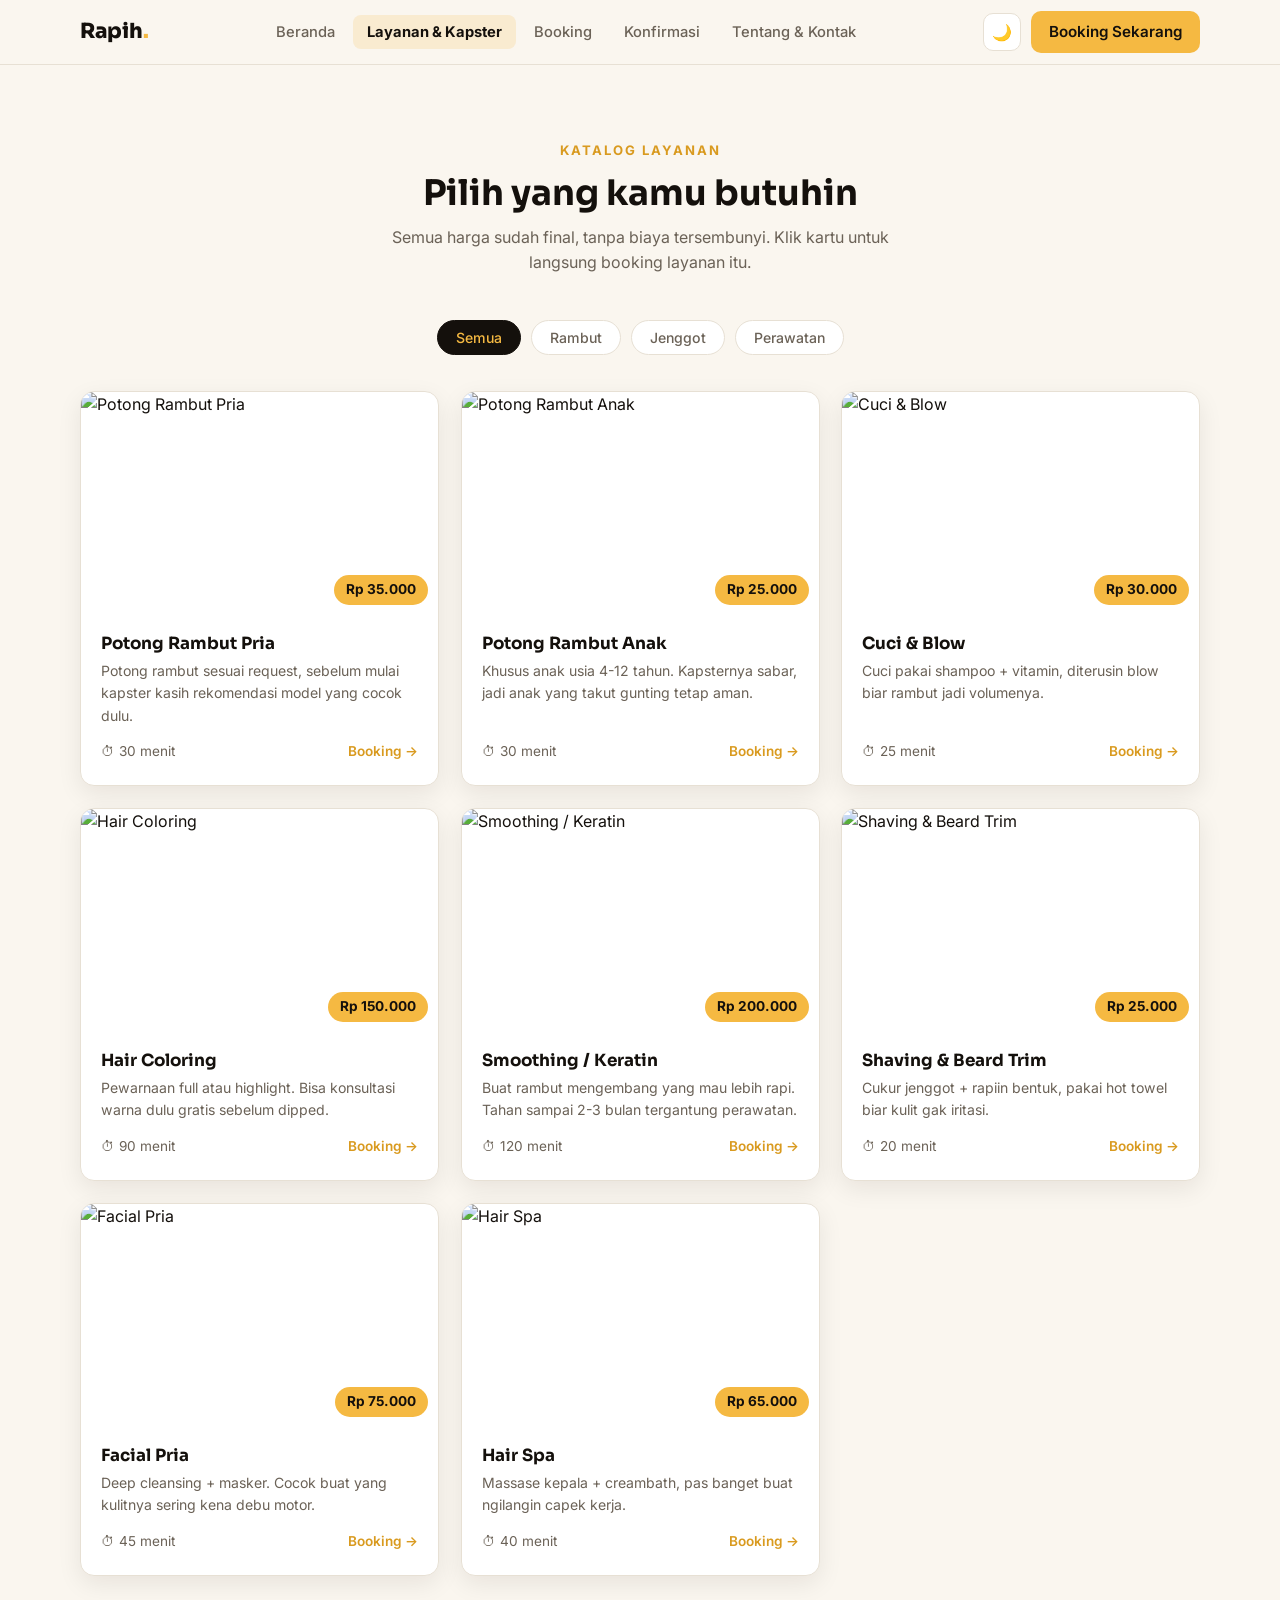
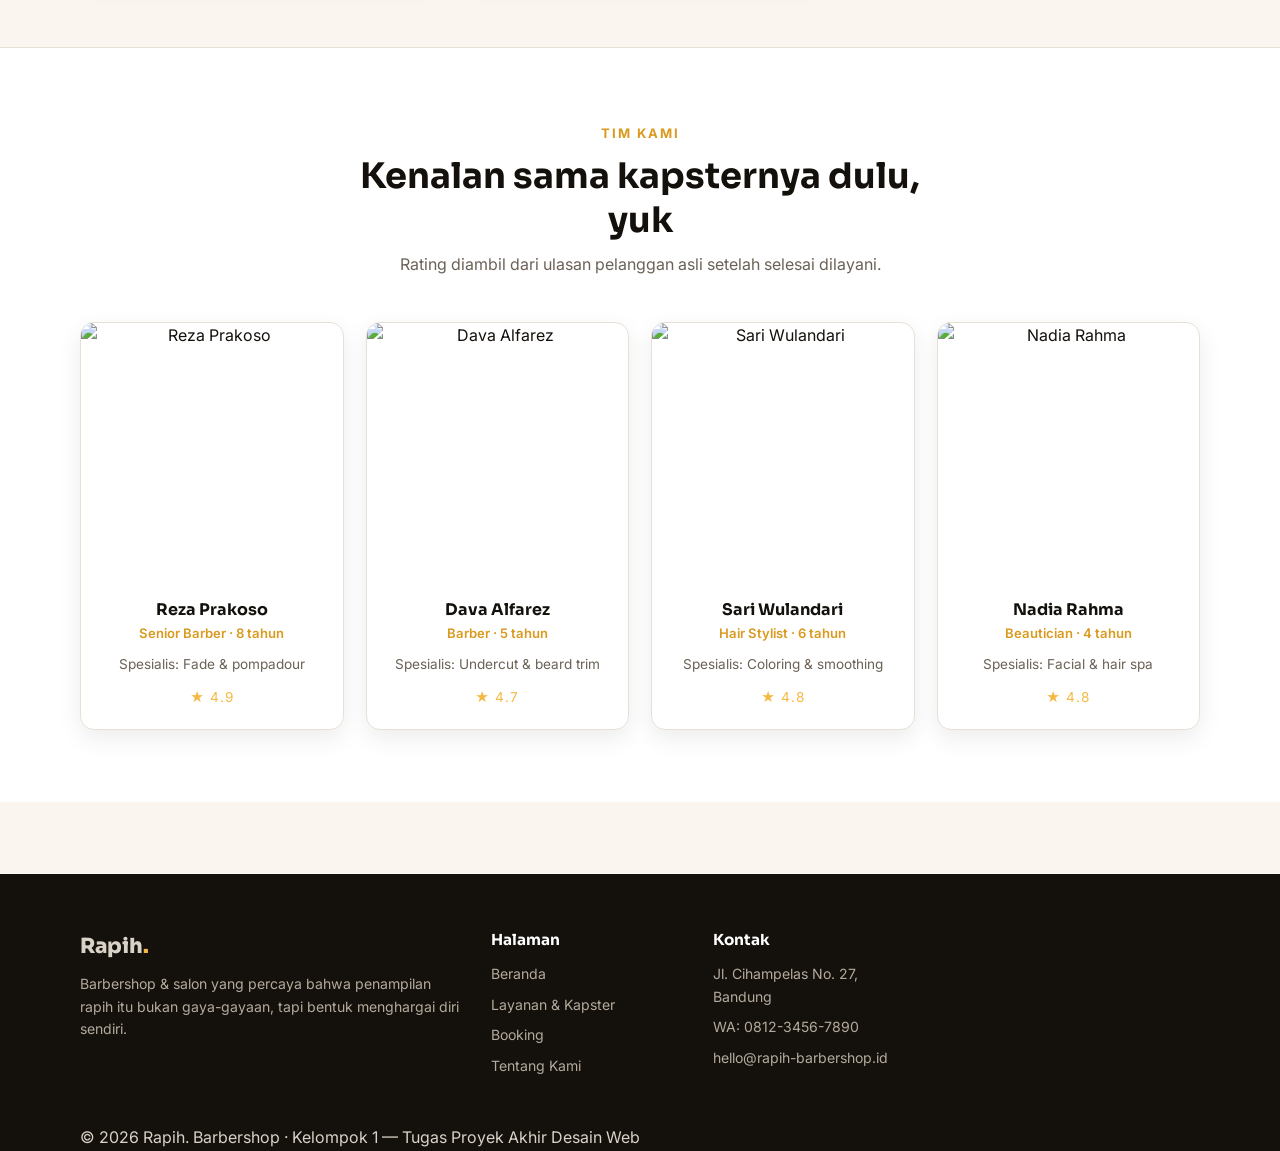
==== layanan.html @ e791ce43 "feat: tambah tentang.html dan perbarui file proyek" ====
<!DOCTYPE html>
<html lang="id">
<head>
  <meta charset="UTF-8">
  <meta name="viewport" content="width=device-width, initial-scale=1.0">
  <title>Layanan & Kapster — Rapih. Barbershop</title>
  <link rel="preconnect" href="https://fonts.googleapis.com">
  <link rel="preconnect" href="https://fonts.gstatic.com" crossorigin>
  <link href="https://fonts.googleapis.com/css2?family=Sora:wght@600;700;800&family=Inter:wght@400;500;600;700&display=swap" rel="stylesheet">
  <link rel="stylesheet" href="css/style.css">
</head>
<body>

  <nav class="navbar">
    <div class="container nav-inner">
      <a href="index.html" class="logo">Rapih<span>.</span></a>
      <ul class="nav-menu" id="navMenu">
        <li><a href="index.html">Beranda</a></li>
        <li><a href="layanan.html">Layanan & Kapster</a></li>
        <li><a href="booking.html">Booking</a></li>
        <li><a href="konfirmasi.html">Konfirmasi</a></li>
        <li><a href="tentang.html">Tentang & Kontak</a></li>
      </ul>
      <div class="nav-aksi">
        <button id="btnMode" title="Ganti mode terang/gelap"><span id="iconMode">🌙</span></button>
        <a href="booking.html" class="btn btn-utama" style="padding:9px 18px;">Booking Sekarang</a>
        <button id="btnHamburger" title="Menu">☰</button>
      </div>
    </div>
  </nav>

  <!-- ===== daftar layanan + filter kategori ===== -->
  <section>
    <div class="container">
      <div class="section-head">
        <span class="label">Katalog Layanan</span>
        <h2>Pilih yang kamu butuhin</h2>
        <p>Semua harga sudah final, tanpa biaya tersembunyi. Klik kartu untuk langsung booking layanan itu.</p>
      </div>

      <!-- tombol filter kategori, digenerate dari js -->
      <div class="chips" id="filterChips"></div>
      <div class="grid-3" id="layananGrid"></div>
    </div>
  </section>

  <!-- ===== tim kapster ===== -->
  <section style="background:var(--putih); border-top:1px solid var(--border);">
    <div class="container">
      <div class="section-head">
        <span class="label">Tim Kami</span>
        <h2>Kenalan sama kapsternya dulu, yuk</h2>
        <p>Rating diambil dari ulasan pelanggan asli setelah selesai dilayani.</p>
      </div>
      <div class="grid-3" id="stylistGrid"></div>
    </div>
  </section>

  <footer>
    <div class="container">
      <div class="footer-grid">
        <div>
          <a href="index.html" class="logo">Rapih<span>.</span></a>
          <p style="margin-top:10px;">Barbershop & salon yang percaya bahwa penampilan rapih itu bukan gaya-gayaan, tapi bentuk menghargai diri sendiri.</p>
        </div>
        <div>
          <h4>Halaman</h4>
          <ul>
            <li><a href="index.html">Beranda</a></li>
            <li><a href="layanan.html">Layanan & Kapster</a></li>
            <li><a href="booking.html">Booking</a></li>
            <li><a href="tentang.html">Tentang Kami</a></li>
          </ul>
        </div>
        <div>
          <h4>Kontak</h4>
          <ul>
            <li>Jl. Cihampelas No. 27, Bandung</li>
            <li>WA: 0812-3456-7890</li>
            <li>hello@rapih-barbershop.id</li>
          </ul>
        </div>
      </div>
      <div class="copyright">© 2026 Rapih. Barbershop · Kelompok 1 — Tugas Proyek Akhir Desain Web</div>
    </div>
  </footer>

  <script src="js/data.js"></script>
  <script src="js/main.js"></script>
  <script>
    // ----- filter kategori layanan -----
    // kategori diambil otomatis dari data biar gak dobel tulis
    const grid = document.getElementById("layananGrid");
    const chipsWrap = document.getElementById("filterChips");
    let filterAktif = "semua";

    function kumpulkanKategori() {
      const set = ["semua"];
      LAYANAN.forEach(function (l) {
        if (!set.includes(l.kategori)) set.push(l.kategori);
      });
      return set;
    }

    function gambarChips() {
      chipsWrap.innerHTML = "";
      kumpulkanKategori().forEach(function (k) {
        const b = document.createElement("button");
        b.className = "chip" + (k === filterAktif ? " aktif" : "");
        // modal kapital biar keliatan rapi
        b.textContent = k.charAt(0).toUpperCase() + k.slice(1);
        b.addEventListener("click", function () {
          filterAktif = k;
          gambarChips();
          gambarLayanan();
        });
        chipsWrap.appendChild(b);
      });
    }

    function gambarLayanan() {
      grid.innerHTML = "";
      LAYANAN.forEach(function (l) {
        // kalo kategorinya gak cocok skip
        if (filterAktif !== "semua" && l.kategori !== filterAktif) return;

        const kartu = document.createElement("a");
        kartu.href = "booking.html?layanan=" + l.id;
        kartu.className = "kartu-layanan muncul";
        kartu.innerHTML =
          '<div class="foto"><img src="' + l.foto + '" alt="' + l.nama + '" loading="lazy">' +
          '<span class="harga">' + formatRupiah(l.harga) + "</span></div>" +
          '<div class="isi-layanan">' +
            "<h3>" + l.nama + "</h3>" +
            "<p>" + l.deskripsi + "</p>" +
            '<div class="meta-layanan"><span>⏱ ' + l.durasi + " menit</span>" +
            '<span style="color:var(--kuning-tua); font-weight:600;">Booking →</span></div>' +
          "</div>";
        grid.appendChild(kartu);
      });
    }

    gambarChips();
    gambarLayanan();

    // ----- kartu stylist -----
    const stylistGrid = document.getElementById("stylistGrid");
    STYLIST.forEach(function (s) {
      stylistGrid.innerHTML +=
        '<div class="kartu-stylist reveal">' +
          '<img src="' + s.foto + '" alt="' + s.nama + '" loading="lazy">' +
          '<div class="bio">' +
            "<h3>" + s.nama + "</h3>" +
            '<span class="role">' + s.role + " · " + s.pengalaman + "</span>" +
            "<p>Spesialis: " + s.spesialis + "</p>" +
            '<div class="bintang">★ ' + s.rating.toFixed(1) + "</div>" +
          "</div>" +
        "</div>";
    });
  </script>
</body>
</html>
---- css/style.css ----
/* ============================================================
   Rapih. Barbershop - style utama
   dikerjain bareng kelompok, tolong jangan dihapus komennya
   ============================================================ */

/* variabel warna, ganti-ganti warna disini kalo mau eksperimen */
:root {
  --kuning: #f5b942;
  --kuning-tua: #d99a1f;
  --gelap: #14100c;
  --abu: #6b6257;
  --krem: #faf6ef;
  --putih: #ffffff;
  --border: #e7e0d4;
  --shadow: 0 8px 24px rgba(20, 16, 12, 0.08);
  --radius: 14px;
  --font-judul: "Sora", sans-serif;
  --font-isi: "Inter", sans-serif;
}

/* mode gelap, togglenya di js/main.js */
body.dark {
  --krem: #171310;
  --putih: #1f1a15;
  --gelap: #f3ede4;
  --abu: #a89c8c;
  --border: #2e2822;
  --shadow: 0 8px 24px rgba(0, 0, 0, 0.45);
}

* {
  margin: 0;
  padding: 0;
  box-sizing: border-box;
}

html {
  scroll-behavior: smooth;
}

body {
  font-family: var(--font-isi);
  background: var(--krem);
  color: var(--gelap);
  line-height: 1.6;
  transition: background 0.3s ease, color 0.3s ease;
}

h1, h2, h3, h4 {
  font-family: var(--font-judul);
  line-height: 1.25;
}

img {
  max-width: 100%;
  display: block;
}

a {
  color: inherit;
  text-decoration: none;
}

.container {
  width: min(1120px, 92%);
  margin: 0 auto;
}

/* ---------- navbar ---------- */
.navbar {
  position: sticky;
  top: 0;
  z-index: 100;
  background: var(--krem);
  border-bottom: 1px solid var(--border);
  transition: background 0.3s ease;
}

.nav-inner {
  display: flex;
  align-items: center;
  justify-content: space-between;
  height: 64px;
}

.logo {
  font-family: var(--font-judul);
  font-weight: 800;
  font-size: 1.3rem;
}

.logo span {
  color: var(--kuning);
}

.nav-menu {
  display: flex;
  gap: 4px;
  list-style: none;
}

.nav-menu a {
  padding: 8px 14px;
  border-radius: 8px;
  font-size: 0.92rem;
  font-weight: 500;
  color: var(--abu);
  transition: all 0.2s;
}

.nav-menu a:hover {
  color: var(--gelap);
  background: rgba(245, 185, 66, 0.12);
}

/* penanda halaman yang lagi dibuka */
.nav-menu a.aktif {
  color: var(--gelap);
  font-weight: 700;
  background: rgba(245, 185, 66, 0.18);
}

.nav-aksi {
  display: flex;
  align-items: center;
  gap: 10px;
}

/* tombol dark mode, ikonnya ganti lewat js */
#btnMode {
  width: 38px;
  height: 38px;
  border-radius: 10px;
  border: 1px solid var(--border);
  background: var(--putih);
  cursor: pointer;
  font-size: 1rem;
  display: grid;
  place-items: center;
  transition: transform 0.2s;
}

#btnMode:hover {
  transform: rotate(-15deg);
}

#btnHamburger {
  display: none;
  width: 38px;
  height: 38px;
  border-radius: 10px;
  border: 1px solid var(--border);
  background: var(--putih);
  cursor: pointer;
  font-size: 1.1rem;
}

/* ---------- tombol ---------- */
.btn {
  display: inline-block;
  padding: 12px 22px;
  border-radius: 10px;
  font-weight: 600;
  font-size: 0.95rem;
  border: none;
  cursor: pointer;
  transition: all 0.2s;
  font-family: var(--font-isi);
}

.btn-utama {
  background: var(--kuning);
  color: #14100c;
}

.btn-utama:hover {
  background: var(--kuning-tua);
  transform: translateY(-2px);
  box-shadow: 0 6px 16px rgba(245, 185, 66, 0.4);
}

.btn-outline {
  background: transparent;
  border: 1.5px solid var(--border);
  color: var(--gelap);
}

.btn-outline:hover {
  border-color: var(--kuning);
  background: rgba(245, 185, 66, 0.1);
}

.btn:disabled {
  opacity: 0.45;
  cursor: not-allowed;
  transform: none !important;
}

/* ---------- hero ---------- */
.hero {
  padding: 80px 0 90px;
  background:
    radial-gradient(circle at 85% 20%, rgba(245, 185, 66, 0.14), transparent 45%),
    radial-gradient(circle at 10% 80%, rgba(245, 185, 66, 0.08), transparent 40%);
}

.hero-grid {
  display: grid;
  grid-template-columns: 1.1fr 0.9fr;
  gap: 48px;
  align-items: center;
}

.badge {
  display: inline-block;
  padding: 6px 14px;
  background: rgba(245, 185, 66, 0.18);
  color: var(--kuning-tua);
  border-radius: 999px;
  font-size: 0.82rem;
  font-weight: 600;
  margin-bottom: 18px;
}

.hero h1 {
  font-size: clamp(2.2rem, 5vw, 3.4rem);
  font-weight: 800;
  margin-bottom: 16px;
}

.hero h1 em {
  font-style: normal;
  color: var(--kuning-tua);
  position: relative;
}

/* garis coretan kuning di bawah kata, biar ada kesan hand-made */
.hero h1 em::after {
  content: "";
  position: absolute;
  left: 0;
  bottom: 4px;
  width: 100%;
  height: 8px;
  background: rgba(245, 185, 66, 0.35);
  z-index: -1;
  border-radius: 4px;
}

.hero p {
  color: var(--abu);
  font-size: 1.05rem;
  max-width: 480px;
  margin-bottom: 28px;
}

.hero-cta {
  display: flex;
  gap: 14px;
  flex-wrap: wrap;
}

.hero-foto {
  position: relative;
}

.hero-foto img {
  border-radius: 20px;
  box-shadow: var(--shadow);
  aspect-ratio: 4 / 3;
  object-fit: cover;
}

/* kartu kecil melayang di foto hero */
.kartu-melayang {
  position: absolute;
  bottom: -20px;
  left: -18px;
  background: var(--putih);
  border: 1px solid var(--border);
  border-radius: var(--radius);
  padding: 14px 18px;
  box-shadow: var(--shadow);
  display: flex;
  align-items: center;
  gap: 12px;
  animation: apung 3.5s ease-in-out infinite;
}

@keyframes apung {
  0%, 100% { transform: translateY(0); }
  50% { transform: translateY(-8px); }
}

.kartu-melayang .angka {
  font-family: var(--font-judul);
  font-weight: 800;
  font-size: 1.4rem;
  color: var(--kuning-tua);
}

/* ---------- section umum ---------- */
section {
  padding: 72px 0;
}

.section-head {
  text-align: center;
  max-width: 560px;
  margin: 0 auto 44px;
}

.section-head .label {
  color: var(--kuning-tua);
  font-weight: 700;
  font-size: 0.82rem;
  letter-spacing: 2px;
  text-transform: uppercase;
}

.section-head h2 {
  font-size: clamp(1.6rem, 3.4vw, 2.2rem);
  margin: 8px 0 10px;
}

.section-head p {
  color: var(--abu);
}

/* ---------- kartu fitur di beranda ---------- */
.grid-3 {
  display: grid;
  grid-template-columns: repeat(3, 1fr);
  gap: 22px;
}

.kartu-fitur {
  background: var(--putih);
  border: 1px solid var(--border);
  border-radius: var(--radius);
  padding: 26px;
  box-shadow: var(--shadow);
  transition: transform 0.25s, border-color 0.25s;
}

.kartu-fitur:hover {
  transform: translateY(-6px);
  border-color: var(--kuning);
}

.kartu-fitur .ikon {
  width: 48px;
  height: 48px;
  border-radius: 12px;
  background: rgba(245, 185, 66, 0.18);
  display: grid;
  place-items: center;
  font-size: 1.3rem;
  margin-bottom: 16px;
}

.kartu-fitur h3 {
  font-size: 1.05rem;
  margin-bottom: 8px;
}

.kartu-fitur p {
  color: var(--abu);
  font-size: 0.92rem;
}

/* ---------- pratinjau layanan beranda ---------- */
.kartu-layanan {
  background: var(--putih);
  border: 1px solid var(--border);
  border-radius: var(--radius);
  overflow: hidden;
  box-shadow: var(--shadow);
  transition: transform 0.25s, box-shadow 0.25s;
  display: flex;
  flex-direction: column;
}

.kartu-layanan:hover {
  transform: translateY(-6px);
  box-shadow: 0 14px 32px rgba(20, 16, 12, 0.14);
}

.kartu-layanan .foto {
  position: relative;
}

.kartu-layanan .foto img {
  aspect-ratio: 16 / 10;
  object-fit: cover;
  width: 100%;
}

.harga {
  position: absolute;
  bottom: 10px;
  right: 10px;
  background: var(--kuning);
  color: #14100c;
  font-weight: 700;
  padding: 4px 12px;
  border-radius: 999px;
  font-size: 0.85rem;
}

.isi-layanan {
  padding: 18px 20px 22px;
  flex: 1;
  display: flex;
  flex-direction: column;
}

.isi-layanan h3 {
  font-size: 1.05rem;
  margin-bottom: 6px;
}

.isi-layanan p {
  color: var(--abu);
  font-size: 0.88rem;
  flex: 1;
}

.meta-layanan {
  display: flex;
  justify-content: space-between;
  align-items: center;
  margin-top: 14px;
  font-size: 0.85rem;
  color: var(--abu);
}

/* ---------- filter chip ---------- */
.chips {
  display: flex;
  gap: 10px;
  flex-wrap: wrap;
  justify-content: center;
  margin-bottom: 36px;
}

.chip {
  padding: 8px 18px;
  border-radius: 999px;
  border: 1.5px solid var(--border);
  background: var(--putih);
  color: var(--abu);
  cursor: pointer;
  font-size: 0.88rem;
  font-weight: 500;
  font-family: var(--font-isi);
  transition: all 0.2s;
}

.chip:hover {
  border-color: var(--kuning);
  color: var(--gelap);
}

.chip.aktif {
  background: var(--gelap);
  color: var(--kuning);
  border-color: var(--gelap);
}

/* animasi kartu pas difilter (dipanggil dari js) */
.kartu-layanan.muncul {
  animation: pop 0.35s ease both;
}

@keyframes pop {
  from { opacity: 0; transform: scale(0.94) translateY(8px); }
  to { opacity: 1; transform: scale(1) translateY(0); }
}

/* ---------- kartu stylist ---------- */
.kartu-stylist {
  background: var(--putih);
  border: 1px solid var(--border);
  border-radius: var(--radius);
  overflow: hidden;
  text-align: center;
  box-shadow: var(--shadow);
  transition: transform 0.25s;
}

.kartu-stylist:hover {
  transform: translateY(-6px);
}

.kartu-stylist img {
  aspect-ratio: 1 / 1;
  object-fit: cover;
  width: 100%;
}

.kartu-stylist .bio {
  padding: 16px 14px 20px;
}

.kartu-stylist h3 {
  font-size: 1rem;
}

.kartu-stylist .role {
  color: var(--kuning-tua);
  font-size: 0.82rem;
  font-weight: 600;
}

.kartu-stylist p {
  color: var(--abu);
  font-size: 0.85rem;
  margin: 8px 0 12px;
}

.bintang {
  color: var(--kuning);
  font-size: 0.85rem;
  letter-spacing: 1px;
}

/* ---------- halaman booking ---------- */
.stepper {
  display: flex;
  justify-content: center;
  gap: 8px;
  margin-bottom: 44px;
  flex-wrap: wrap;
}

.step {
  display: flex;
  align-items: center;
  gap: 10px;
  padding: 10px 18px;
  border-radius: 999px;
  border: 1.5px solid var(--border);
  color: var(--abu);
  font-size: 0.88rem;
  font-weight: 500;
  background: var(--putih);
}

.step .no {
  width: 24px;
  height: 24px;
  border-radius: 50%;
  background: var(--border);
  color: var(--gelap);
  display: grid;
  place-items: center;
  font-size: 0.78rem;
  font-weight: 700;
}

.step.aktif {
  border-color: var(--kuning);
  color: var(--gelap);
}

.step.aktif .no {
  background: var(--kuning);
}

.step.selesai .no {
  background: #3fae5a;
  color: #fff;
}

.step.selesai {
  color: var(--gelap);
}

.booking-grid {
  display: grid;
  grid-template-columns: 1fr 340px;
  gap: 28px;
  align-items: start;
}

.panel {
  background: var(--putih);
  border: 1px solid var(--border);
  border-radius: var(--radius);
  padding: 28px;
  box-shadow: var(--shadow);
}

/* slot waktu */
.slot-grid {
  display: grid;
  grid-template-columns: repeat(auto-fill, minmax(92px, 1fr));
  gap: 10px;
}

.slot {
  padding: 10px 4px;
  border-radius: 10px;
  border: 1.5px solid var(--border);
  background: var(--putih);
  cursor: pointer;
  font-weight: 600;
  font-size: 0.88rem;
  color: var(--gelap);
  font-family: var(--font-isi);
  transition: all 0.15s;
}

.slot:hover:not(:disabled) {
  border-color: var(--kuning);
  background: rgba(245, 185, 66, 0.1);
}

.slot.dipilih {
  background: var(--kuning);
  border-color: var(--kuning);
  color: #14100c;
}

.slot.penuh {
  opacity: 0.35;
  cursor: not-allowed;
  text-decoration: line-through;
}

/* hari libur juga di-disable dari js */
.slot.libur {
  opacity: 0.35;
  cursor: not-allowed;
}

input, select, textarea {
  width: 100%;
  padding: 12px 14px;
  border-radius: 10px;
  border: 1.5px solid var(--border);
  background: var(--krem);
  color: var(--gelap);
  font-family: var(--font-isi);
  font-size: 0.95rem;
  transition: border-color 0.2s;
}

input:focus, select:focus, textarea:focus {
  outline: none;
  border-color: var(--kuning);
}

.form-group {
  margin-bottom: 18px;
}

.form-group label {
  display: block;
  font-weight: 600;
  font-size: 0.88rem;
  margin-bottom: 6px;
}

.form-group small {
  color: var(--abu);
}

.form-2 {
  display: grid;
  grid-template-columns: 1fr 1fr;
  gap: 16px;
}

.error-msg {
  color: #d9534f;
  font-size: 0.8rem;
  margin-top: 4px;
  display: none;
}

/* ---------- panel ringkasan pesanan ---------- */
.panel-ringkasan {
  position: sticky;
  top: 84px;
}

.panel-ringkasan h3 {
  font-size: 1.1rem;
  margin-bottom: 16px;
  padding-bottom: 14px;
  border-bottom: 1px dashed var(--border);
}

.baris-ringkasan {
  display: flex;
  justify-content: space-between;
  align-items: center;
  gap: 10px;
  padding: 9px 0;
  font-size: 0.9rem;
}

.baris-ringkasan span:first-child {
  color: var(--abu);
}

.baris-ringkasan span:last-child {
  font-weight: 600;
  text-align: right;
}

.total {
  display: flex;
  justify-content: space-between;
  padding: 14px 0;
  border-top: 1px dashed var(--border);
  border-bottom: 1px dashed var(--border);
  margin: 10px 0 18px;
  font-weight: 800;
  font-size: 1.05rem;
}

.total span:last-child {
  color: var(--kuning-tua);
}

.kosong {
  text-align: center;
  color: var(--abu);
  font-size: 0.9rem;
  padding: 20px 0;
}

/* tombol tambah/beli di kartu (halaman layanan) */
.btn-tambah {
  width: 100%;
  margin-top: 4px;
  padding: 10px;
  border-radius: 10px;
  border: 1.5px solid var(--gelap);
  background: transparent;
  color: var(--gelap);
  font-weight: 600;
  font-size: 0.88rem;
  cursor: pointer;
  font-family: var(--font-isi);
  transition: all 0.2s;
}

.btn-tambah:hover {
  background: var(--gelap);
  color: var(--kuning);
}

.btn-tambah.sudah {
  background: #3fae5a;
  border-color: #3fae5a;
  color: #fff;
  cursor: default;
}

/* ---------- langkah langkah di halaman tentang ---------- */
.langkah-item {
  display: flex;
  gap: 20px;
  padding: 22px 0;
  border-bottom: 1px dashed var(--border);
}

.langkah-item:last-child {
  border-bottom: none;
}

.langkah-item .no {
  flex-shrink: 0;
  width: 42px;
  height: 42px;
  border-radius: 12px;
  background: var(--kuning);
  color: #14100c;
  display: grid;
  place-items: center;
  font-family: var(--font-judul);
  font-weight: 800;
}

/* ---------- footer ---------- */
footer {
  background: var(--gelap);
  color: #d9d2c7;
  padding: 56px 0 0;
  margin-top: 72px;
}

body.dark footer {
  background: #0e0b08;
}

.footer-grid {
  display: grid;
  grid-template-columns: 2fr 1fr 1fr 1.4fr;
  gap: 32px;
  padding-bottom: 40px;
}

footer h4 {
  color: #fff;
  margin-bottom: 14px;
  font-size: 0.95rem;
}

footer p, footer li {
  font-size: 0.88rem;
  color: #b3aa9c;
}

footer ul {
  list-style: none;
}

footer li {
  margin-bottom: 8px;
}

footer a:hover {
  color: var(--kuning);
}

.footer-bawah {
  border-top: 1px solid rgba(255, 255, 255, 0.08);
  padding: 18px 0;
  display: flex;
  justify-content: space-between;
  align-items: center;
  flex-wrap: wrap;
  gap: 8px;
  font-size: 0.82rem;
}

.jam-buka {
  display: flex;
  justify-content: space-between;
  padding: 5px 0;
  font-size: 0.85rem;
}

.jam-buka span:first-child {
  color: #b3aa9c;
}

/* ---------- halaman konfirmasi ---------- */
.konfirmasi-sukses {
  max-width: 560px;
  margin: 0 auto;
  text-align: center;
}

.ikon-sukses {
  width: 84px;
  height: 84px;
  margin: 0 auto 22px;
  border-radius: 50%;
  background: rgba(63, 174, 90, 0.14);
  color: #3fae5a;
  display: grid;
  place-items: center;
  font-size: 2.4rem;
  animation: pop 0.45s ease both;
}

.kode-boking {
  background: var(--gelap);
  color: var(--kuning);
  font-family: monospace;
  font-size: 1.3rem;
  font-weight: 700;
  letter-spacing: 3px;
  padding: 14px;
  border-radius: 12px;
  margin: 22px 0;
}

.detail-boking {
  text-align: left;
  background: var(--putih);
  border: 1px solid var(--border);
  border-radius: var(--radius);
  padding: 26px;
  box-shadow: var(--shadow);
  margin: 26px 0;
}

/* halaman konfirmasi kalau data ga ketemu */
.boking-kosong {
  text-align: center;
  padding: 60px 0;
}

/* daftar riwayat boking di halaman konfirmasi */
.riwayat-item {
  background: var(--putih);
  border: 1px solid var(--border);
  border-radius: var(--radius);
  padding: 18px 20px;
  margin-bottom: 14px;
  display: flex;
  justify-content: space-between;
  align-items: center;
  gap: 14px;
  flex-wrap: wrap;
}

.riwayat-item .status {
  padding: 4px 12px;
  border-radius: 999px;
  font-size: 0.78rem;
  font-weight: 600;
  background: rgba(63, 174, 90, 0.14);
  color: #3fae5a;
}

.btn-hapus {
  padding: 8px 14px;
  border-radius: 8px;
  border: none;
  background: rgba(217, 83, 79, 0.12);
  color: #d9534f;
  font-weight: 600;
  font-size: 0.82rem;
  cursor: pointer;
  font-family: var(--font-isi);
}

.btn-hapus:hover {
  background: #d9534f;
  color: #fff;
}

/* ---------- modal ---------- */
.modal-overlay {
  position: fixed;
  inset: 0;
  background: rgba(20, 16, 12, 0.55);
  backdrop-filter: blur(3px);
  z-index: 999;
  display: grid;
  place-items: center;
  padding: 20px;
  opacity: 0;
  pointer-events: none;
  transition: opacity 0.25s;
}

.modal-overlay.buka {
  opacity: 1;
  pointer-events: auto;
}

.modal {
  background: var(--putih);
  border-radius: 18px;
  max-width: 460px;
  width: 100%;
  padding: 30px;
  position: relative;
  transform: translateY(16px) scale(0.97);
  transition: transform 0.25s;
}

.modal-overlay.buka .modal {
  transform: translateY(0) scale(1);
}

.modal h3 {
  margin-bottom: 8px;
}

.modal p {
  color: var(--abu);
  font-size: 0.92rem;
}

.btn-tutup {
  position: absolute;
  top: 14px;
  right: 14px;
  width: 32px;
  height: 32px;
  border-radius: 8px;
  border: none;
  background: var(--krem);
  cursor: pointer;
  font-size: 1rem;
  color: var(--gelap);
}

.btn-tutup:hover {
  background: rgba(217, 83, 79, 0.12);
  color: #d9534f;
}

/* ---------- toast notifikasi ---------- */
#wrapperToast {
  position: fixed;
  bottom: 24px;
  right: 24px;
  z-index: 1000;
  display: flex;
  flex-direction: column;
  gap: 10px;
}

.toast {
  background: var(--gelap);
  color: var(--krem);
  padding: 13px 20px;
  border-radius: 12px;
  font-size: 0.9rem;
  box-shadow: var(--shadow);
  display: flex;
  align-items: center;
  gap: 10px;
  animation: toastMasuk 0.3s ease both;
}

.toast.hijau {
  background: #3fae5a;
  color: #fff;
}

@keyframes toastMasuk {
  from { opacity: 0; transform: translateX(30px); }
  to { opacity: 1; transform: translateX(0); }
}

/* ---------- animasi muncul pas di-scroll ---------- */
.reveal {
  opacity: 0;
  transform: translateY(26px);
  transition: opacity 0.6s ease, transform 0.6s ease;
}

.reveal.tampak {
  opacity: 1;
  transform: translateY(0);
}

/* ---------- grid 2 kolom buat halaman tentang/kontak ---------- */
.tentang-grid,
.kontak-grid {
  display: grid;
  grid-template-columns: 1fr 1fr;
  gap: 36px;
  align-items: start;
}

/* grid stylist 4 kolom di halaman tentang, mengecil di layar sempit */
#stylistGrid {
  grid-template-columns: repeat(4, 1fr);
}

/* ---------- responsif ---------- */
@media (max-width: 900px) {
  .hero-grid,
  .booking-grid,
  .tentang-grid,
  .kontak-grid {
    grid-template-columns: 1fr;
  }

  .hero {
    padding: 56px 0 70px;
  }

  .hero-foto {
    order: -1;
  }

  .grid-3 {
    grid-template-columns: 1fr 1fr;
  }

  #layananGrid,
  #paketGrid {
    grid-template-columns: 1fr 1fr;
  }

  #stylistGrid {
    grid-template-columns: repeat(2, 1fr);
  }

  .footer-grid {
    grid-template-columns: 1fr 1fr;
  }

  .panel-ringkasan {
    position: static;
  }

  .nav-menu {
    position: absolute;
    top: 64px;
    left: 0;
    right: 0;
    background: var(--krem);
    border-bottom: 1px solid var(--border);
    flex-direction: column;
    padding: 12px 5%;
    gap: 2px;
    display: none;
  }

  .nav-menu.buka {
    display: flex;
  }

  #btnHamburger {
    display: grid;
    place-items: center;
  }
}

@media (max-width: 640px) {
  .grid-3,
  #layananGrid,
  #paketGrid {
    grid-template-columns: 1fr;
  }
}
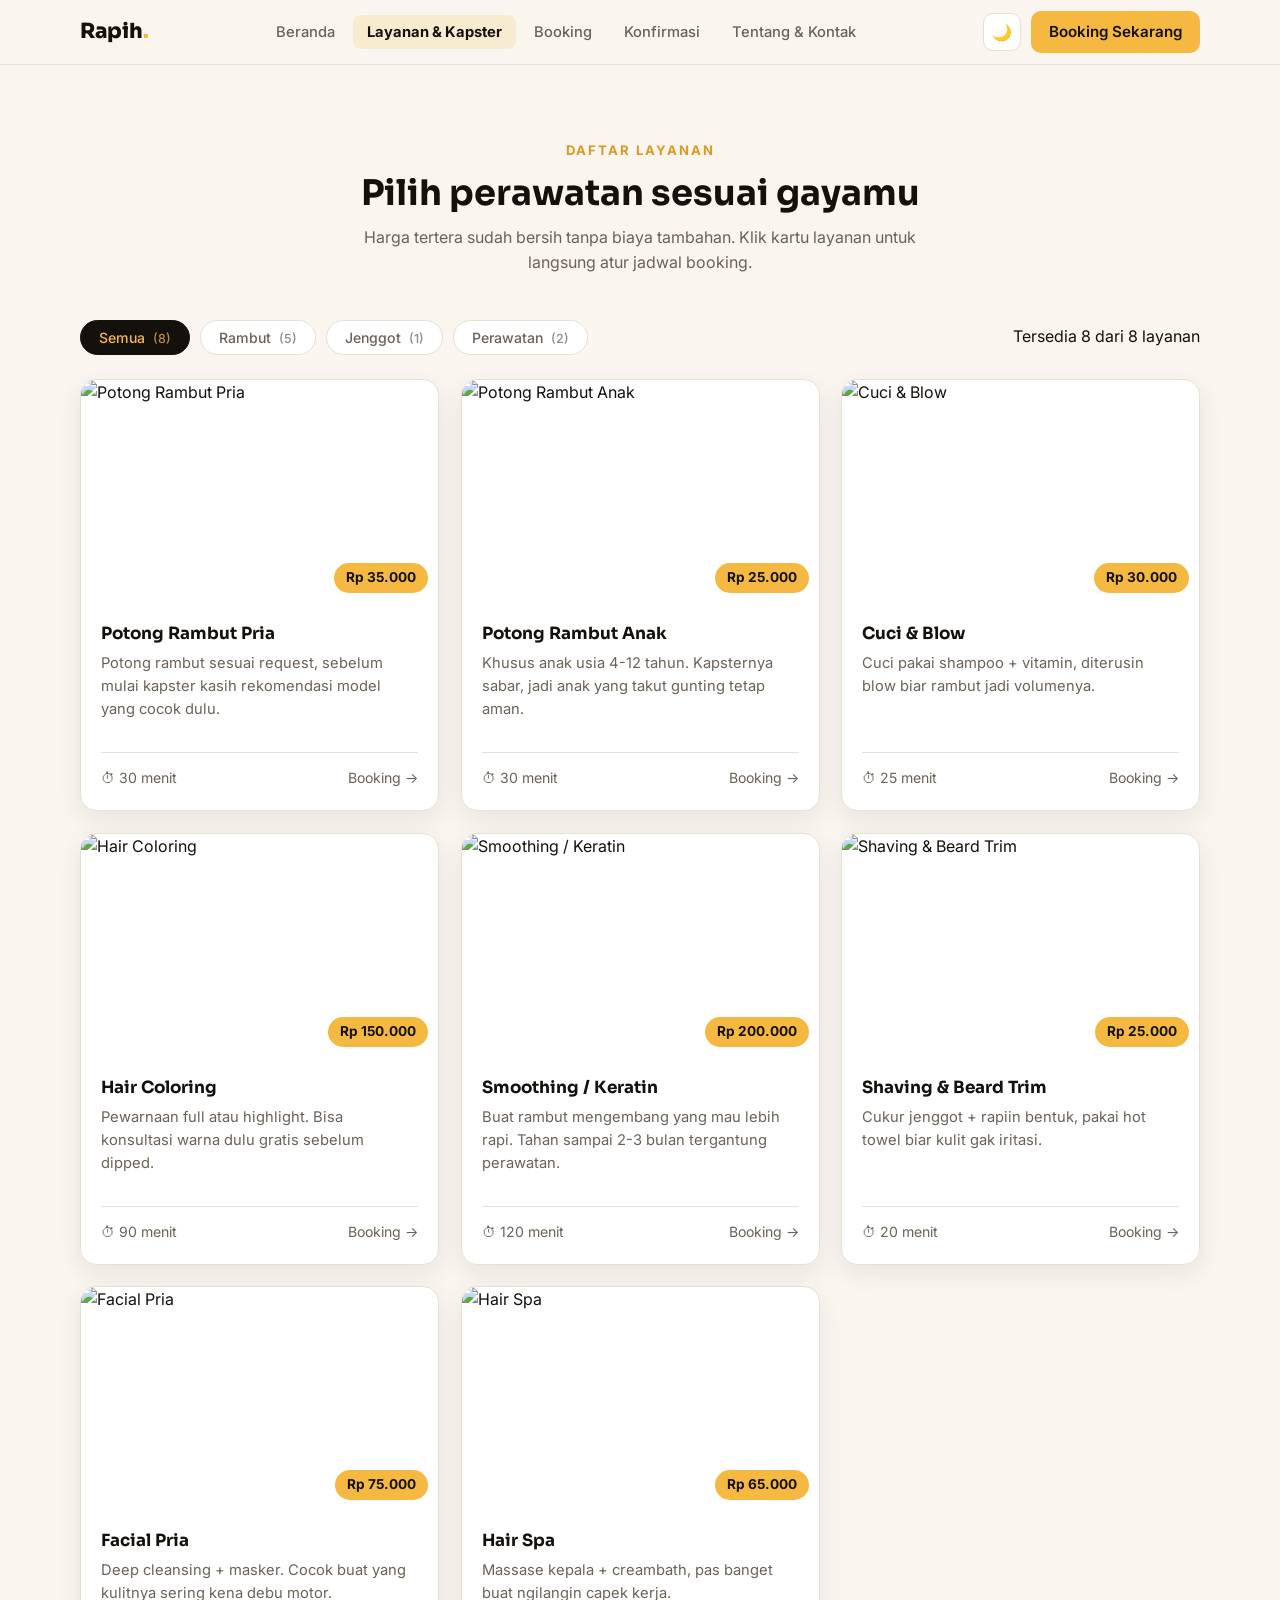
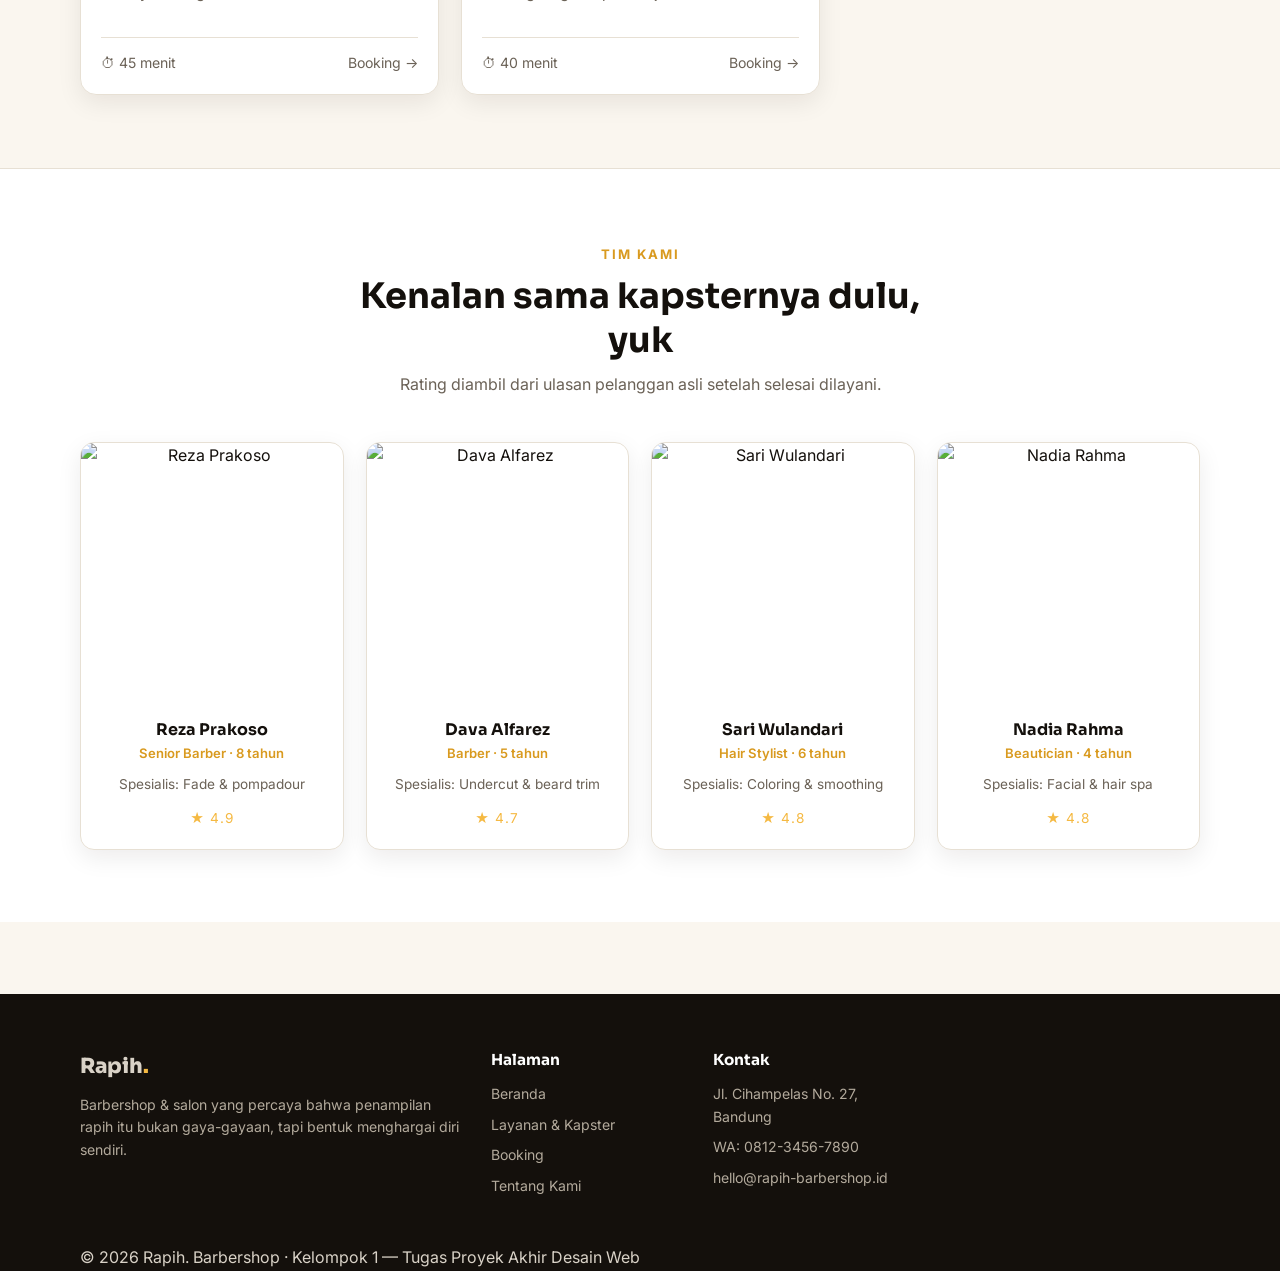
==== commit 0ad0455d: "update halaman layanan" ====
--- a/layanan.html
+++ b/layanan.html
@@ -8,6 +8,132 @@
   <link rel="preconnect" href="https://fonts.gstatic.com" crossorigin>
   <link href="https://fonts.googleapis.com/css2?family=Sora:wght@600;700;800&family=Inter:wght@400;500;600;700&display=swap" rel="stylesheet">
   <link rel="stylesheet" href="css/style.css">
+  <style>
+    /* Bar kontrol filter kategori */
+    .area-filter {
+      display: flex;
+      flex-wrap: wrap;
+      align-items: center;
+      justify-content: space-between;
+      gap: 12px;
+      margin-bottom: 24px;
+    }
+
+    .area-filter .chips {
+      margin-bottom: 0;
+    }
+
+    .angka-chip {
+      display: inline-block;
+      font-size: 0.78rem;
+      opacity: 0.75;
+      margin-left: 4px;
+    }
+
+    .teks-total {
+      font-size: 0.88rem;
+      color: var(--abu);
+    }
+
+    /* Kartu layanan yang diperbarui */
+    .kartu-layanan {
+      display: flex;
+      flex-direction: column;
+      background: var(--putih);
+      border: 1px solid var(--border);
+      border-radius: 16px;
+      overflow: hidden;
+      transition: transform 0.25s ease, box-shadow 0.25s ease, border-color 0.25s ease;
+    }
+
+    .kartu-layanan:hover {
+      transform: translateY(-6px);
+      border-color: var(--kuning);
+      box-shadow: 0 14px 28px rgba(0, 0, 0, 0.08);
+    }
+
+    .kartu-layanan .foto {
+      position: relative;
+      overflow: hidden;
+      aspect-ratio: 16 / 10;
+    }
+
+    .kartu-layanan .foto img {
+      width: 100%;
+      height: 100%;
+      object-fit: cover;
+      transition: transform 0.35s ease;
+    }
+
+    .kartu-layanan:hover .foto img {
+      transform: scale(1.06);
+    }
+
+    .label-jenis {
+      position: absolute;
+      top: 12px;
+      left: 12px;
+      background: var(--putih);
+      color: var(--gelap);
+      border: 1px solid var(--border);
+      font-size: 0.75rem;
+      font-weight: 600;
+      padding: 4px 11px;
+      border-radius: 999px;
+      text-transform: capitalize;
+    }
+
+    .kartu-layanan .isi-layanan {
+      display: flex;
+      flex-direction: column;
+      flex: 1;
+      padding: 20px;
+    }
+
+    .kartu-layanan .isi-layanan h3 {
+      font-family: var(--font-judul);
+      color: var(--gelap);
+      margin-bottom: 8px;
+    }
+
+    .kartu-layanan .isi-layanan p {
+      color: var(--abu);
+      font-size: 0.92rem;
+      line-height: 1.55;
+      margin-bottom: 18px;
+      flex: 1;
+    }
+
+    .kartu-layanan .meta-layanan {
+      display: flex;
+      align-items: center;
+      justify-content: space-between;
+      padding-top: 14px;
+      border-top: 1px solid var(--border);
+      font-size: 0.88rem;
+      color: var(--abu);
+    }
+
+    .tombol-book {
+      display: inline-flex;
+      align-items: center;
+      gap: 5px;
+      background: var(--krem);
+      color: var(--gelap);
+      border: 1px solid var(--border);
+      padding: 6px 13px;
+      border-radius: 8px;
+      font-weight: 600;
+      font-size: 0.84rem;
+      transition: background 0.2s ease, color 0.2s ease, border-color 0.2s ease;
+    }
+
+    .kartu-layanan:hover .tombol-book {
+      background: var(--kuning);
+      color: #18181b;
+      border-color: var(--kuning);
+    }
+  </style>
 </head>
 <body>
 
@@ -33,13 +159,17 @@
   <section>
     <div class="container">
       <div class="section-head">
-        <span class="label">Katalog Layanan</span>
-        <h2>Pilih yang kamu butuhin</h2>
-        <p>Semua harga sudah final, tanpa biaya tersembunyi. Klik kartu untuk langsung booking layanan itu.</p>
+        <span class="label">Daftar Layanan</span>
+        <h2>Pilih perawatan sesuai gayamu</h2>
+        <p>Harga tertera sudah bersih tanpa biaya tambahan. Klik kartu layanan untuk langsung atur jadwal booking.</p>
       </div>
 
       <!-- tombol filter kategori, digenerate dari js -->
-      <div class="chips" id="filterChips"></div>
+      <div class="area-filter">
+        <div class="chips" id="filterChips"></div>
+        <span class="info-jumlah" id="infoJumlah"></span>
+      </div>
+
       <div class="grid-3" id="layananGrid"></div>
     </div>
   </section>
@@ -89,52 +219,71 @@
   <script src="js/main.js"></script>
   <script>
     // ----- filter kategori layanan -----
-    // kategori diambil otomatis dari data biar gak dobel tulis
     const grid = document.getElementById("layananGrid");
     const chipsWrap = document.getElementById("filterChips");
+    const infoJumlah = document.getElementById("infoJumlah");
     let filterAktif = "semua";
 
     function kumpulkanKategori() {
       const set = ["semua"];
-      LAYANAN.forEach(function (l) {
-        if (!set.includes(l.kategori)) set.push(l.kategori);
+      LAYANAN.forEach(function (item) {
+        if (!set.includes(item.kategori)) set.push(item.kategori);
       });
       return set;
     }
 
+    function hitungItemKategori(kategori) {
+      if (kategori === "semua") return LAYANAN.length;
+      return LAYANAN.filter(function (item) {
+        return item.kategori === kategori;
+      }).length;
+    }
+
     function gambarChips() {
       chipsWrap.innerHTML = "";
-      kumpulkanKategori().forEach(function (k) {
-        const b = document.createElement("button");
-        b.className = "chip" + (k === filterAktif ? " aktif" : "");
-        // modal kapital biar keliatan rapi
-        b.textContent = k.charAt(0).toUpperCase() + k.slice(1);
-        b.addEventListener("click", function () {
-          filterAktif = k;
+      kumpulkanKategori().forEach(function (kat) {
+        const tombol = document.createElement("button");
+        tombol.type = "button";
+        tombol.className = "chip" + (kat === filterAktif ? " aktif" : "");
+
+        const labelKat = kat.charAt(0).toUpperCase() + kat.slice(1);
+        const total = hitungItemKategori(kat);
+        tombol.innerHTML = labelKat + ' <span class="angka-chip">(' + total + ")</span>";
+
+        tombol.addEventListener("click", function () {
+          filterAktif = kat;
           gambarChips();
           gambarLayanan();
         });
-        chipsWrap.appendChild(b);
+        chipsWrap.appendChild(tombol);
       });
     }
 
     function gambarLayanan() {
       grid.innerHTML = "";
-      LAYANAN.forEach(function (l) {
-        // kalo kategorinya gak cocok skip
-        if (filterAktif !== "semua" && l.kategori !== filterAktif) return;
-
+      const daftarTampil = LAYANAN.filter(function (item) {
+        return filterAktif === "semua" || item.kategori === filterAktif;
+      });
+
+      infoJumlah.textContent = "Tersedia " + daftarTampil.length + " dari " + LAYANAN.length + " layanan";
+
+      daftarTampil.forEach(function (item) {
         const kartu = document.createElement("a");
-        kartu.href = "booking.html?layanan=" + l.id;
+        kartu.href = "booking.html?layanan=" + item.id;
         kartu.className = "kartu-layanan muncul";
         kartu.innerHTML =
-          '<div class="foto"><img src="' + l.foto + '" alt="' + l.nama + '" loading="lazy">' +
-          '<span class="harga">' + formatRupiah(l.harga) + "</span></div>" +
+          '<div class="foto">' +
+            '<img src="' + item.foto + '" alt="' + item.nama + '" loading="lazy">' +
+            '<span class="badge-kategori">' + item.kategori + "</span>" +
+            '<span class="harga">' + formatRupiah(item.harga) + "</span>" +
+          "</div>" +
           '<div class="isi-layanan">' +
-            "<h3>" + l.nama + "</h3>" +
-            "<p>" + l.deskripsi + "</p>" +
-            '<div class="meta-layanan"><span>⏱ ' + l.durasi + " menit</span>" +
-            '<span style="color:var(--kuning-tua); font-weight:600;">Booking →</span></div>' +
+            "<h3>" + item.nama + "</h3>" +
+            "<p>" + item.deskripsi + "</p>" +
+            '<div class="meta-layanan">' +
+              "<span>⏱ " + item.durasi + " menit</span>" +
+              '<span class="btn-pilih-layanan">Booking →</span>' +
+            "</div>" +
           "</div>";
         grid.appendChild(kartu);
       });
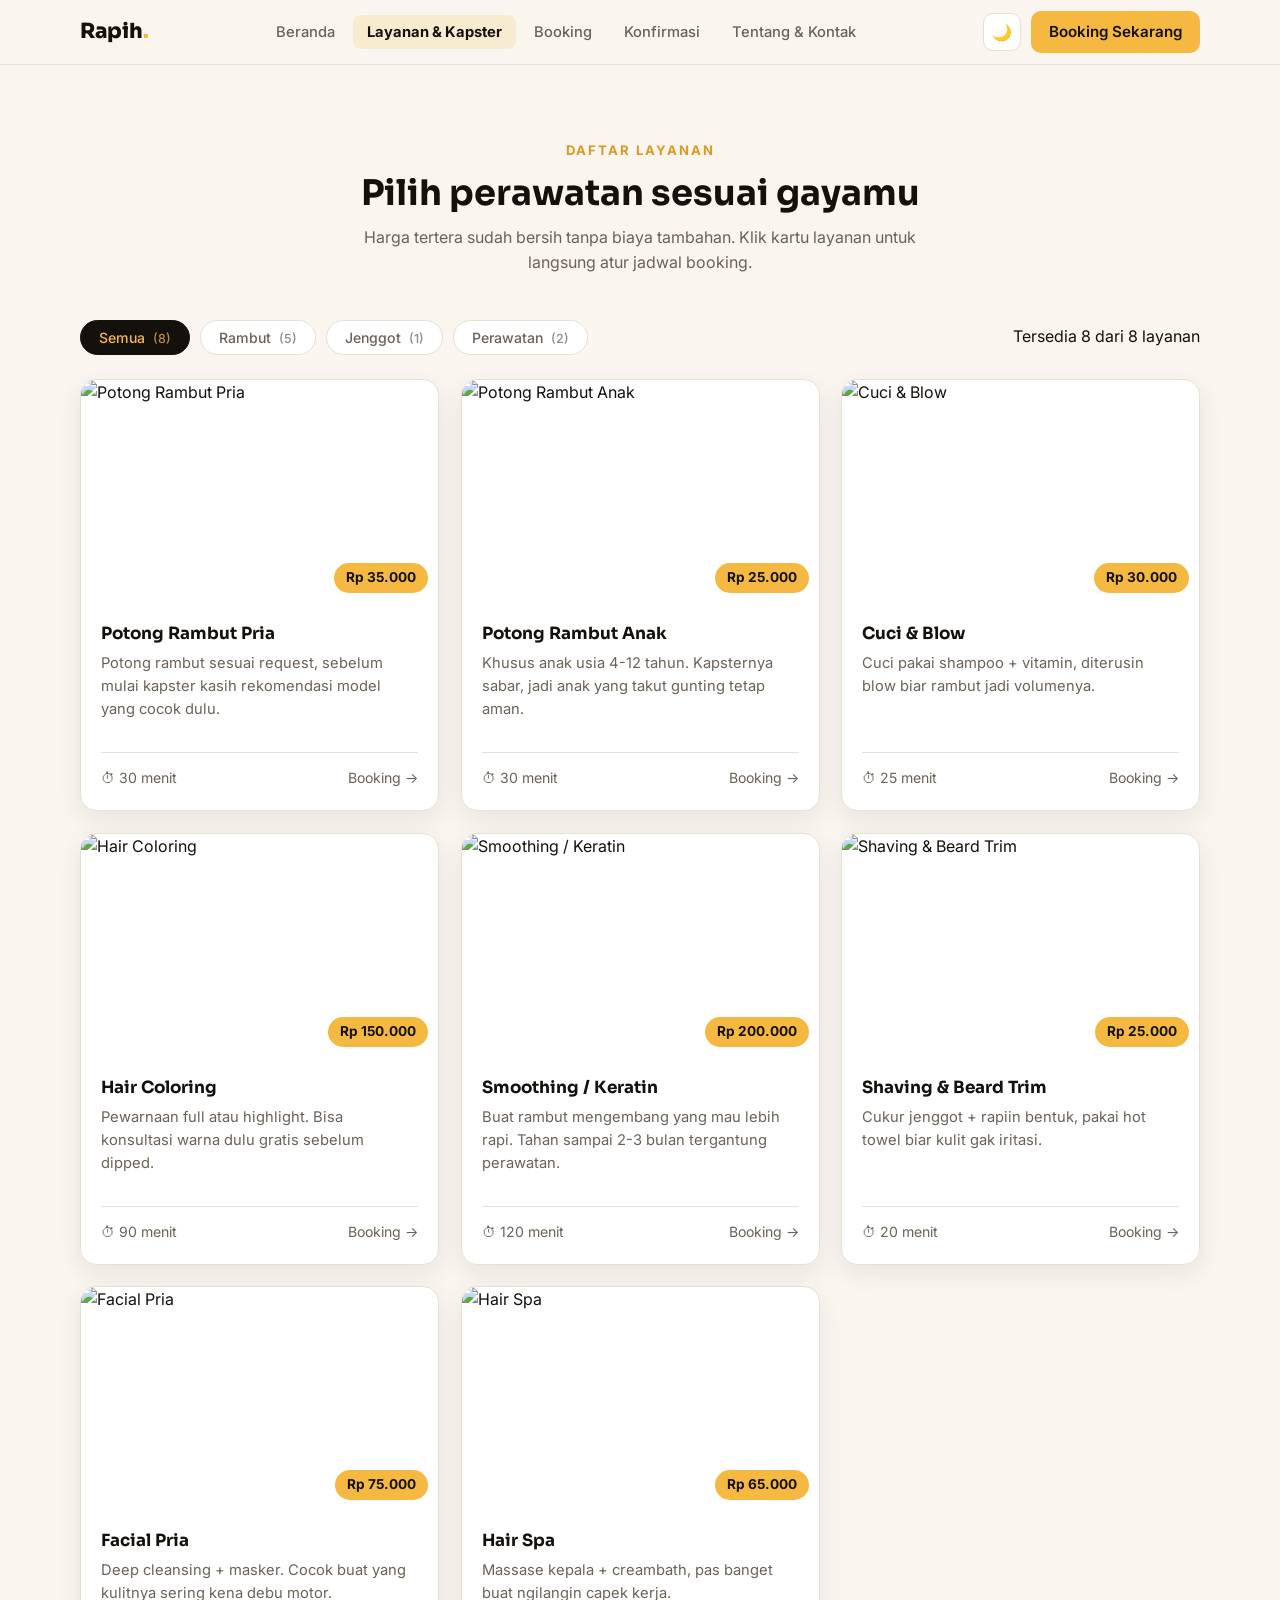
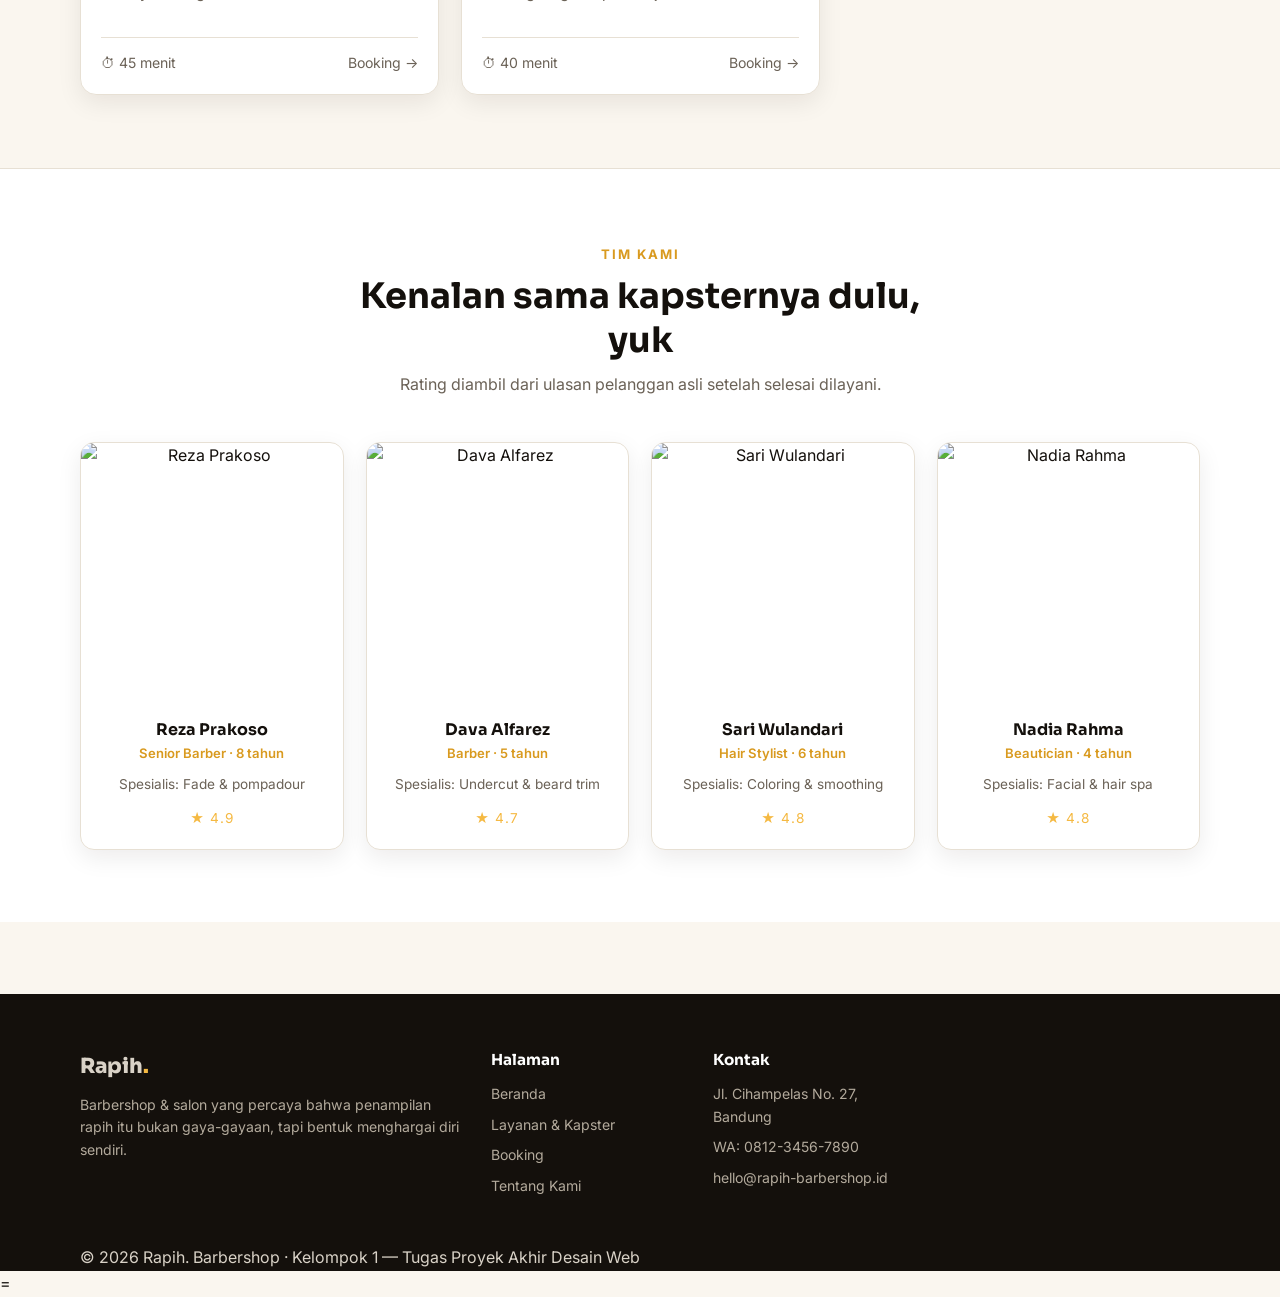
==== commit 84226130: "update halaman layanan" ====
--- a/layanan.html
+++ b/layanan.html
@@ -308,4 +308,4 @@
     });
   </script>
 </body>
-</html>+</html>=
